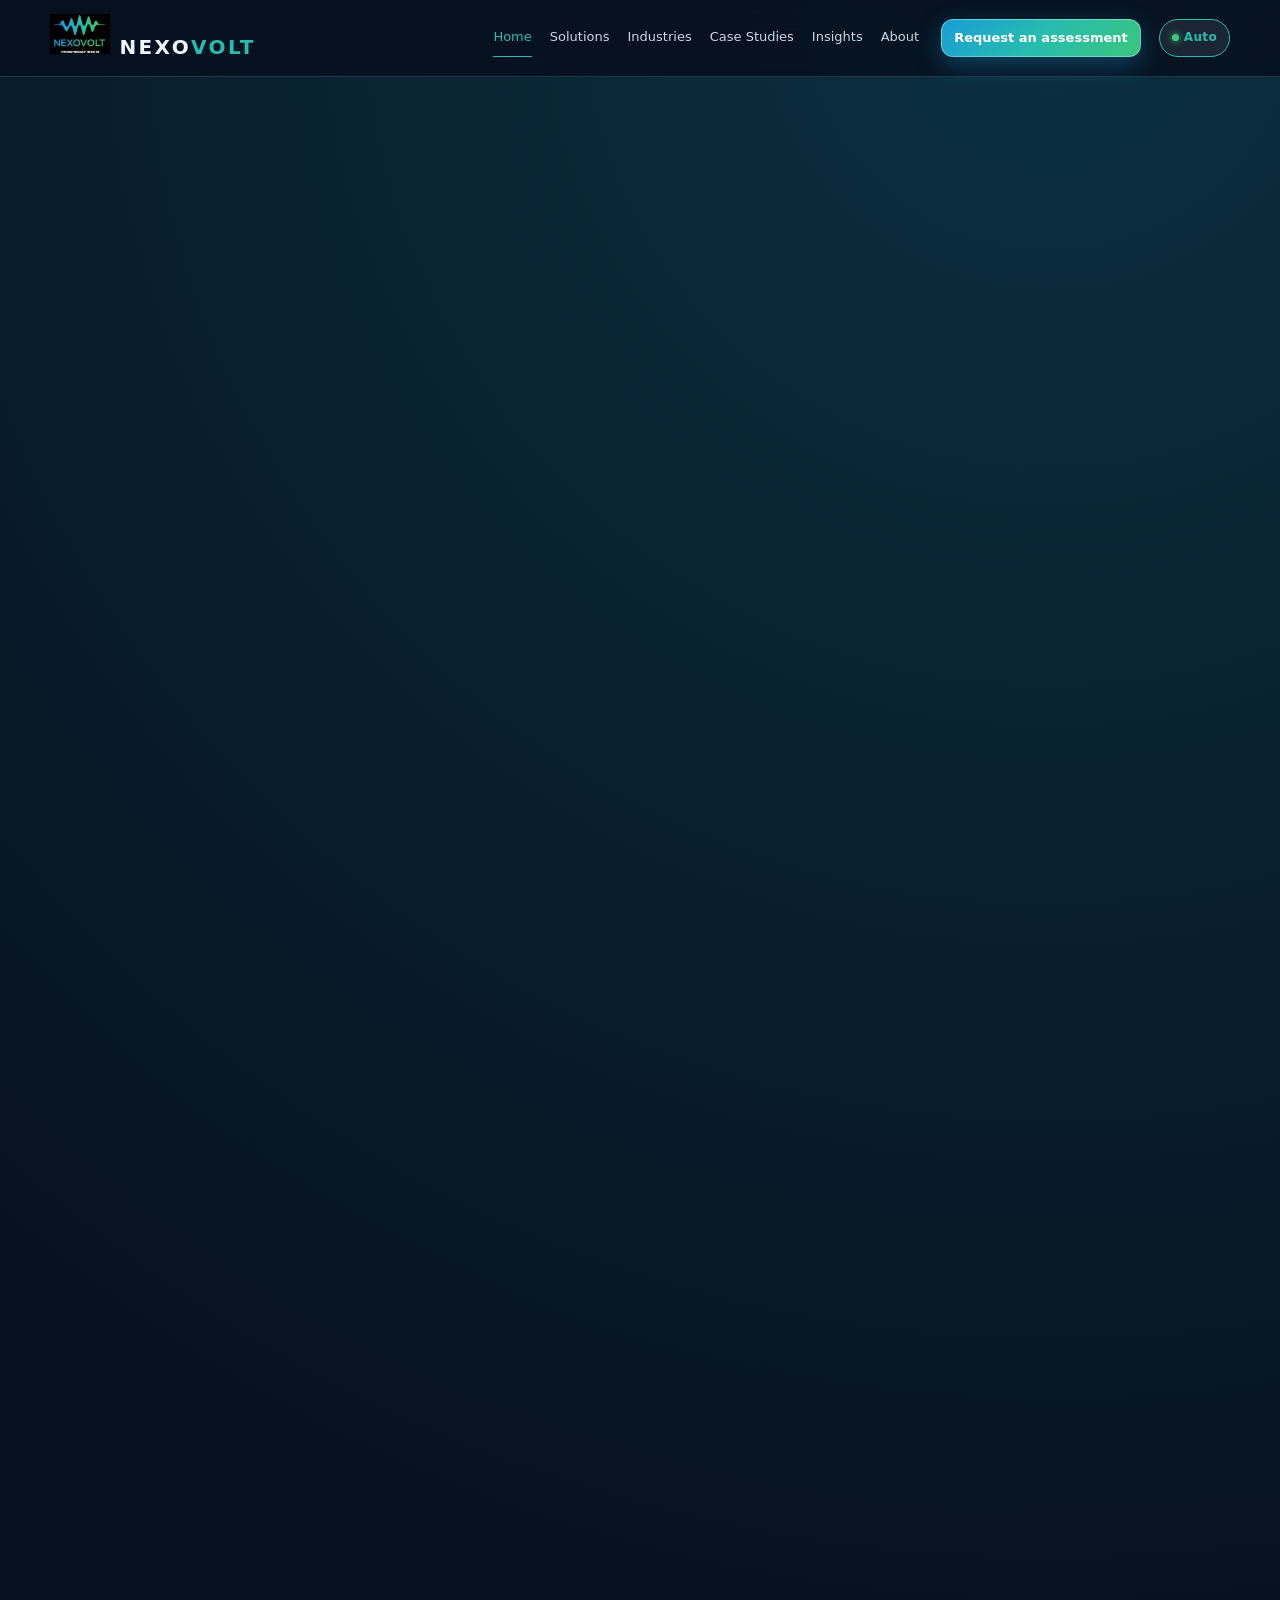
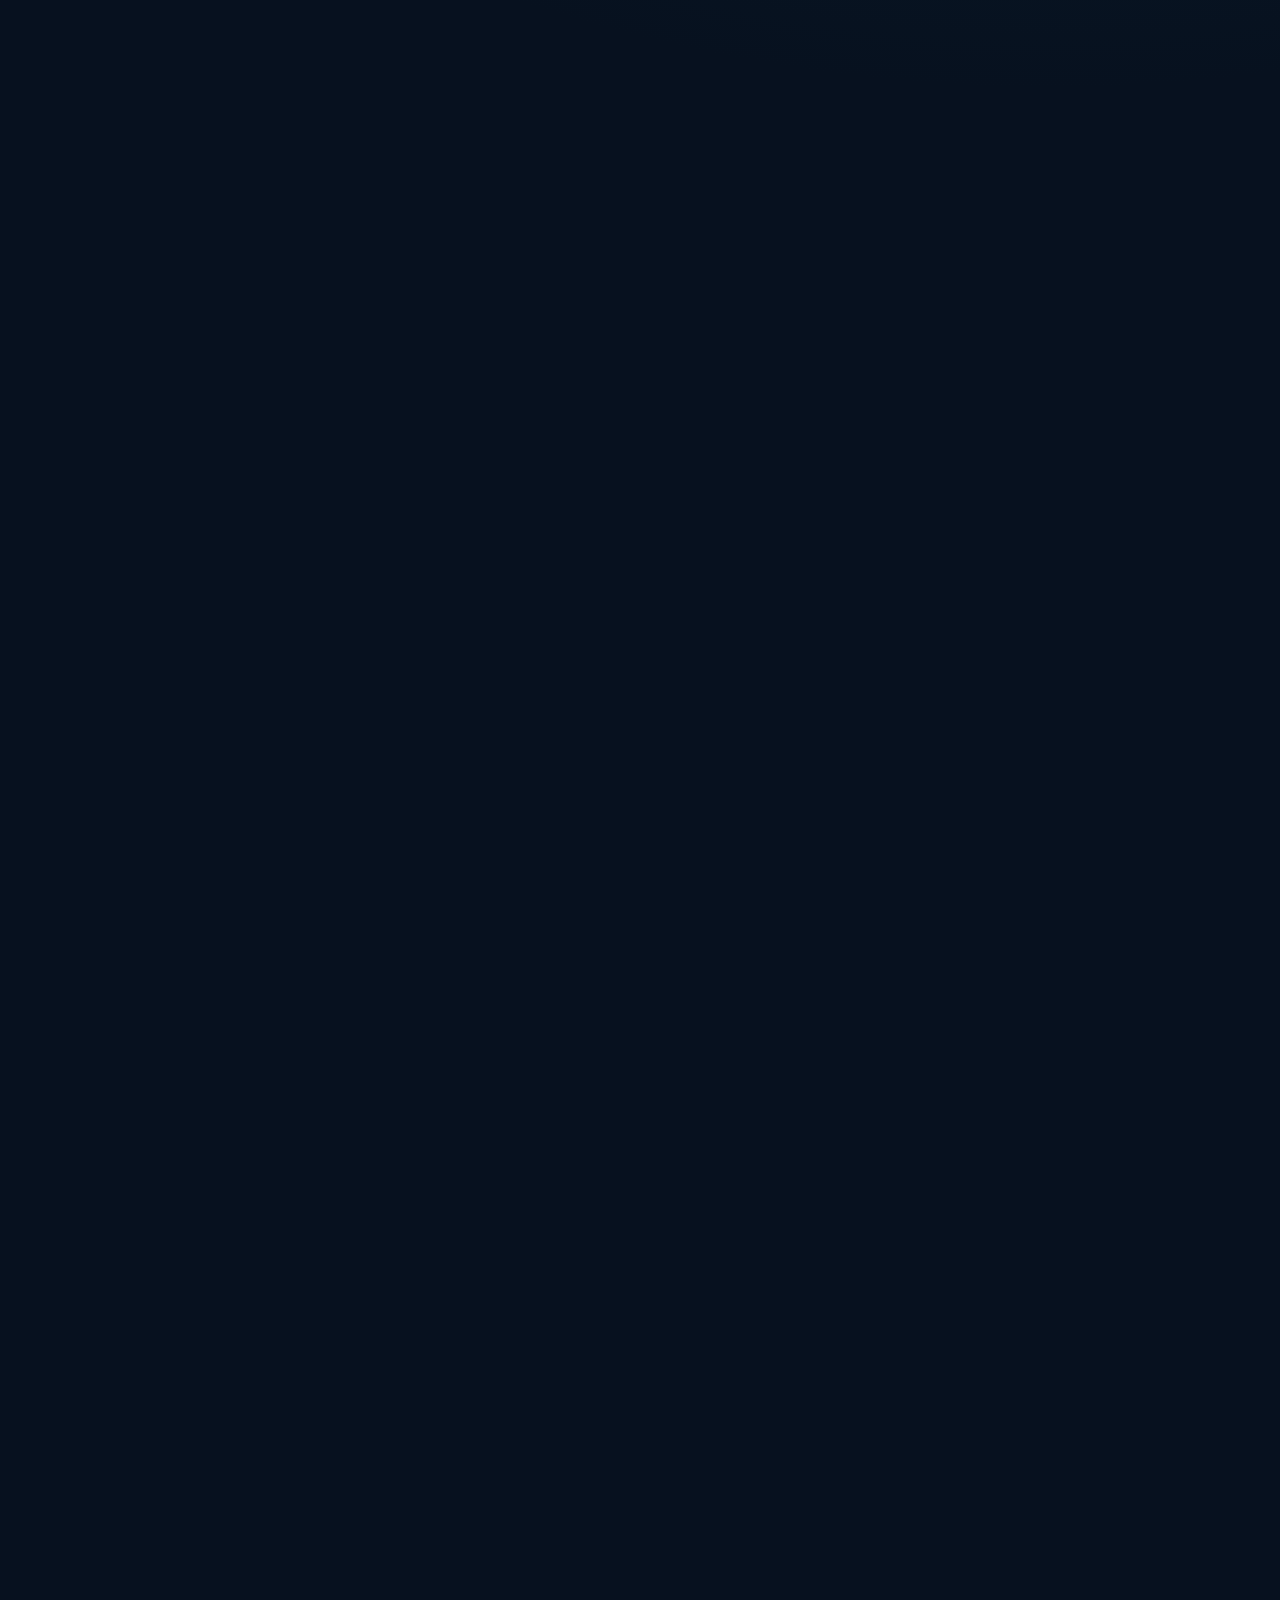
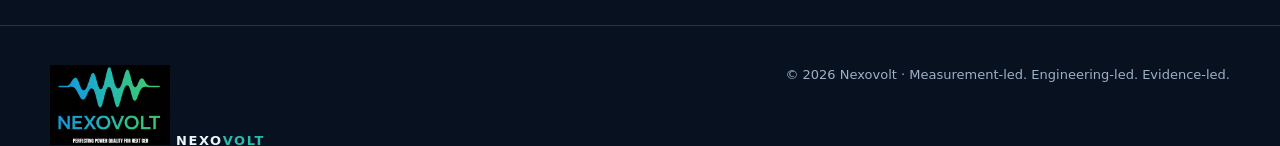
==== index.html @ b7cf1149 "Add index.html for website redirection" ====
<!DOCTYPE html>
<html lang="en">
<head>
    <meta charset="UTF-8">
    <meta name="viewport" content="width=device-width, initial-scale=1.0">
    <meta http-equiv="refresh" content="0; url=Nexovolt%20Website%20redesign.html">
    <title>Nexovolt | Redirecting</title>
</head>
<body>
    <p>Redirecting to Nexovolt...</p>
    <a href="Nexovolt%20Website%20redesign.html">
        Click here if you aren't redirected.
    </a>
</body>
</html>
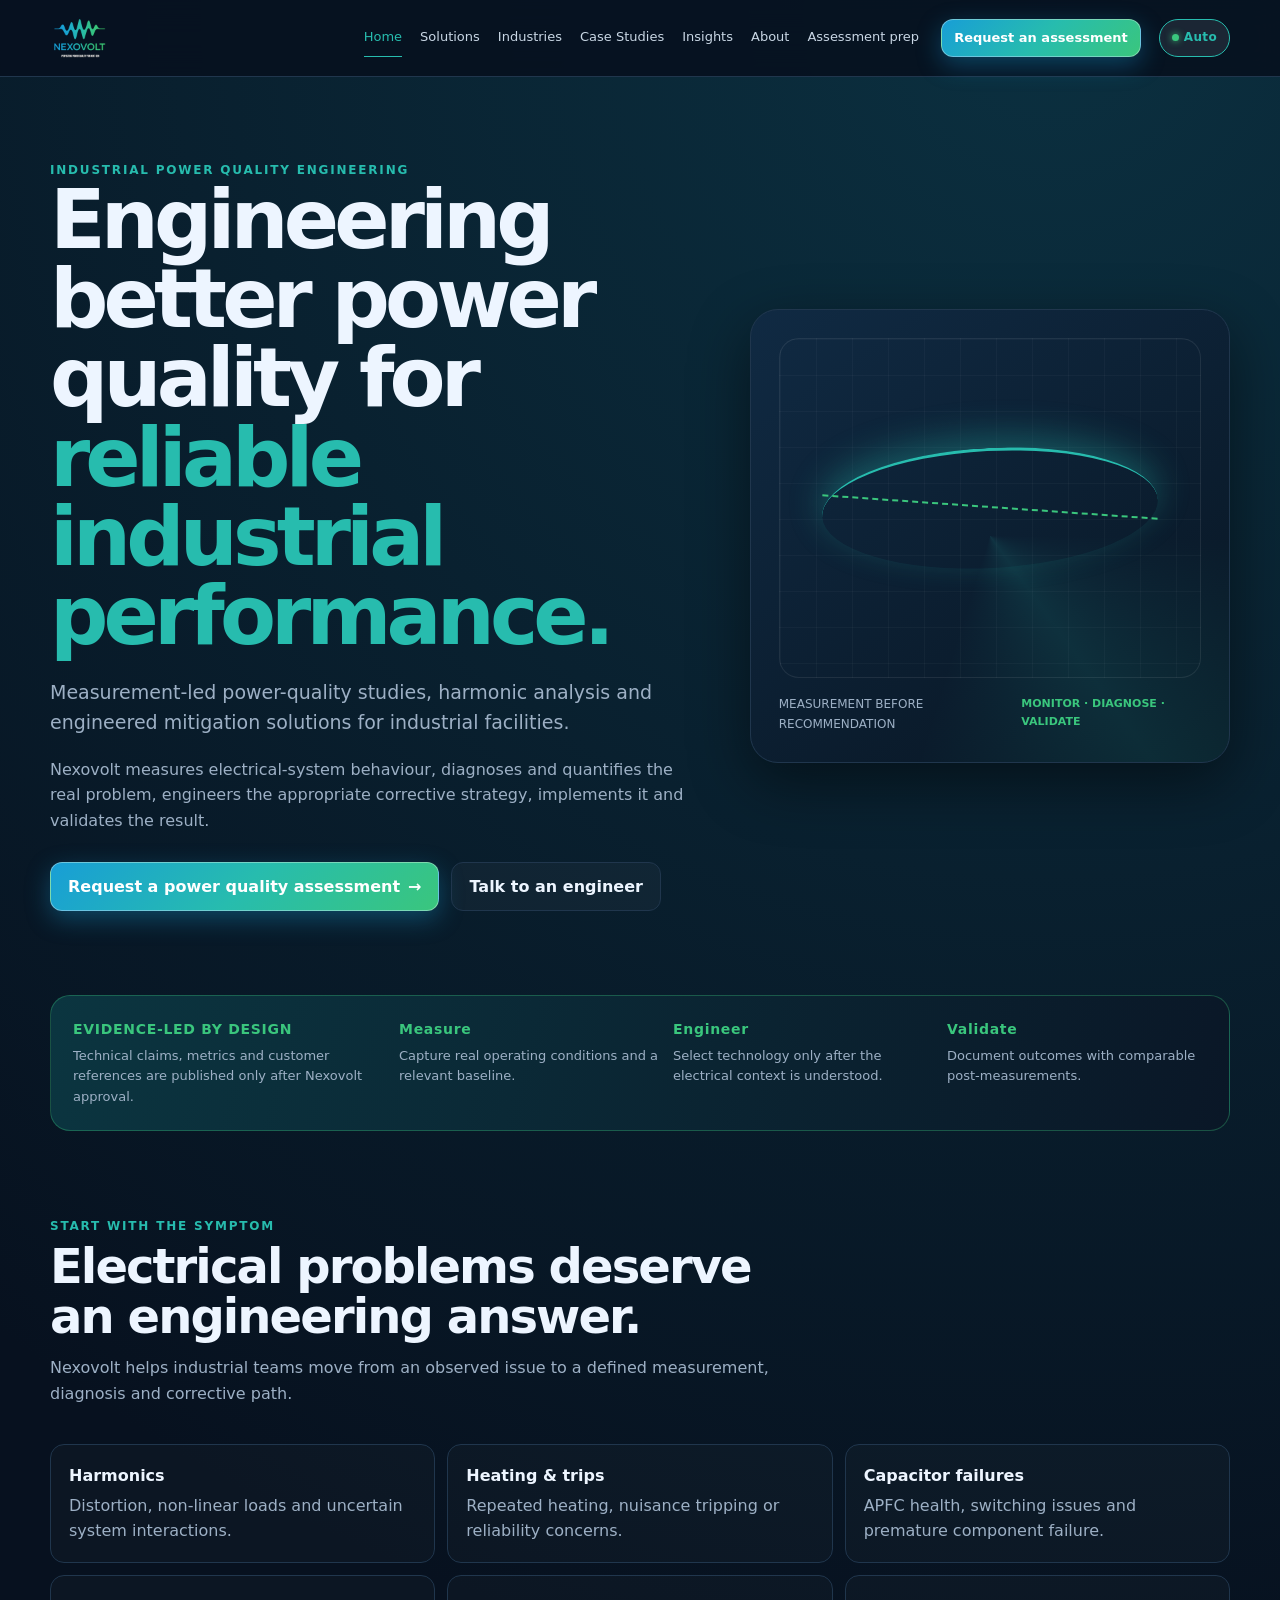
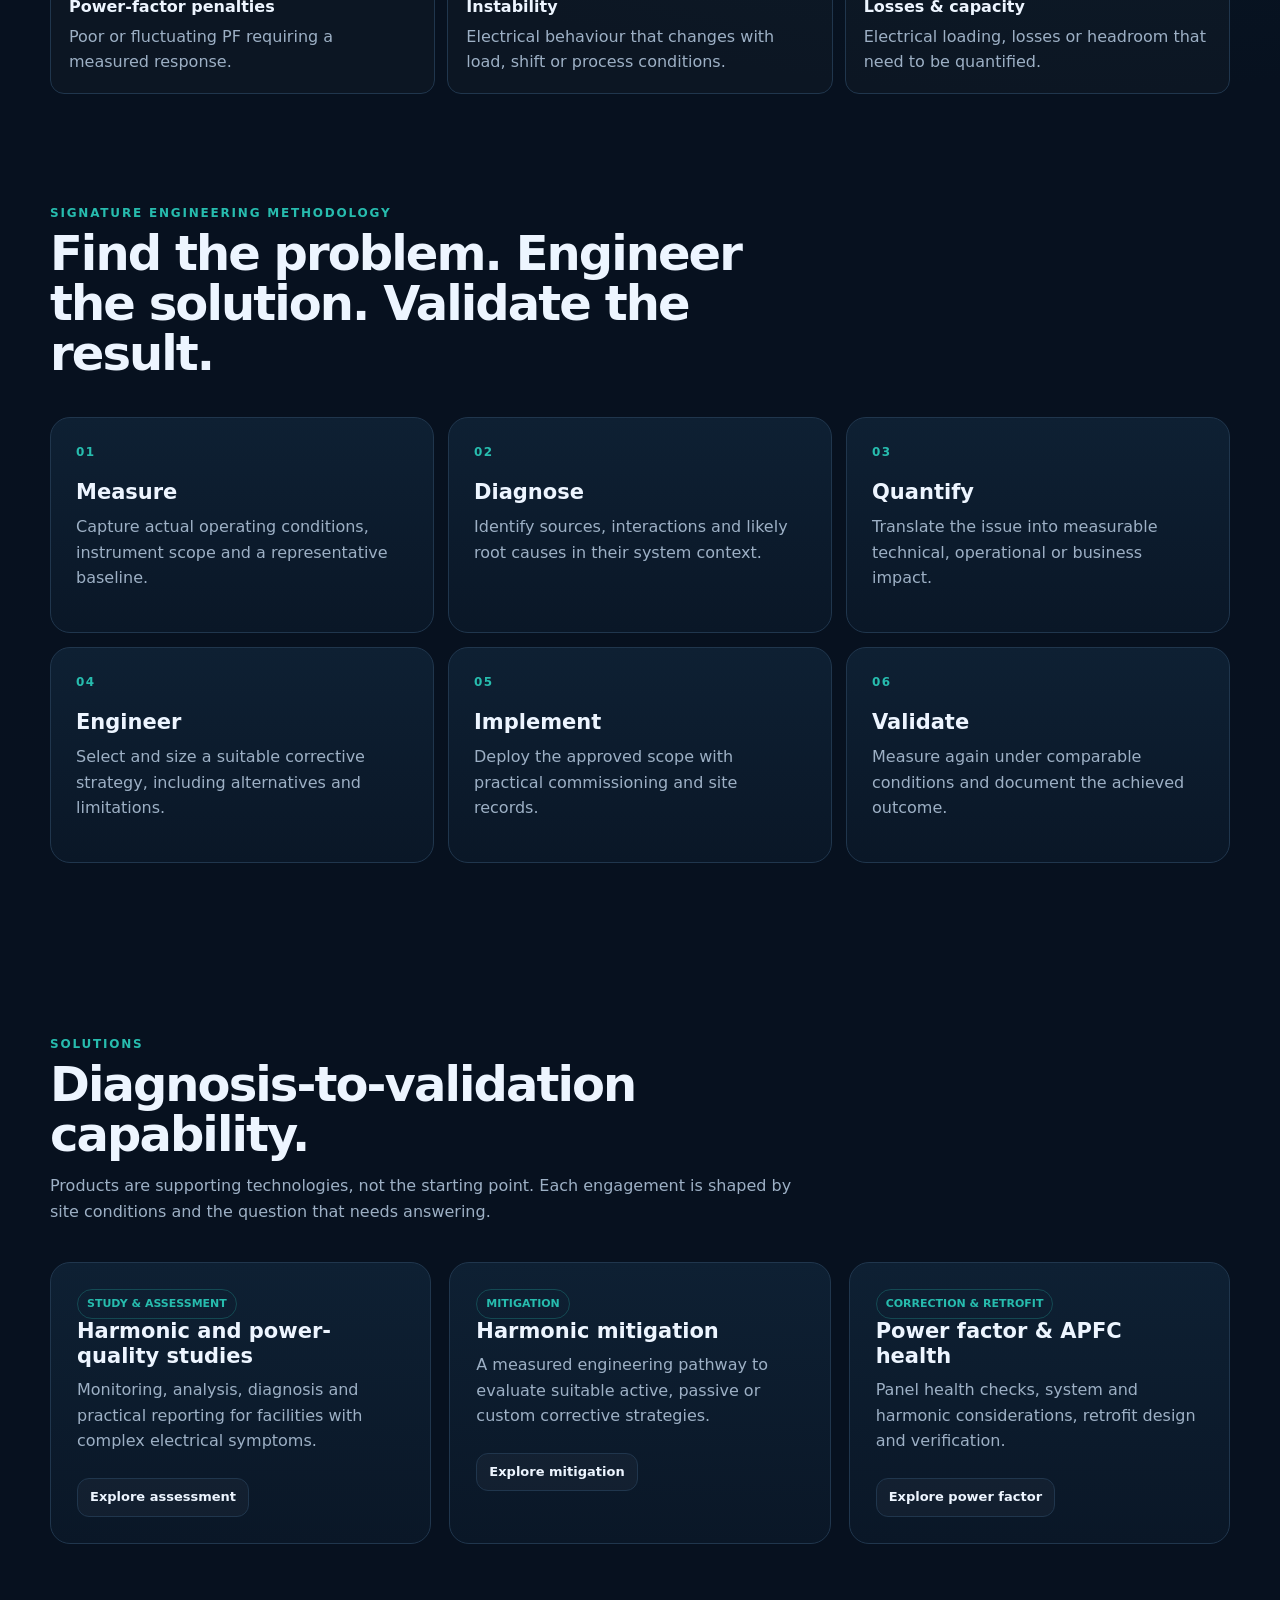
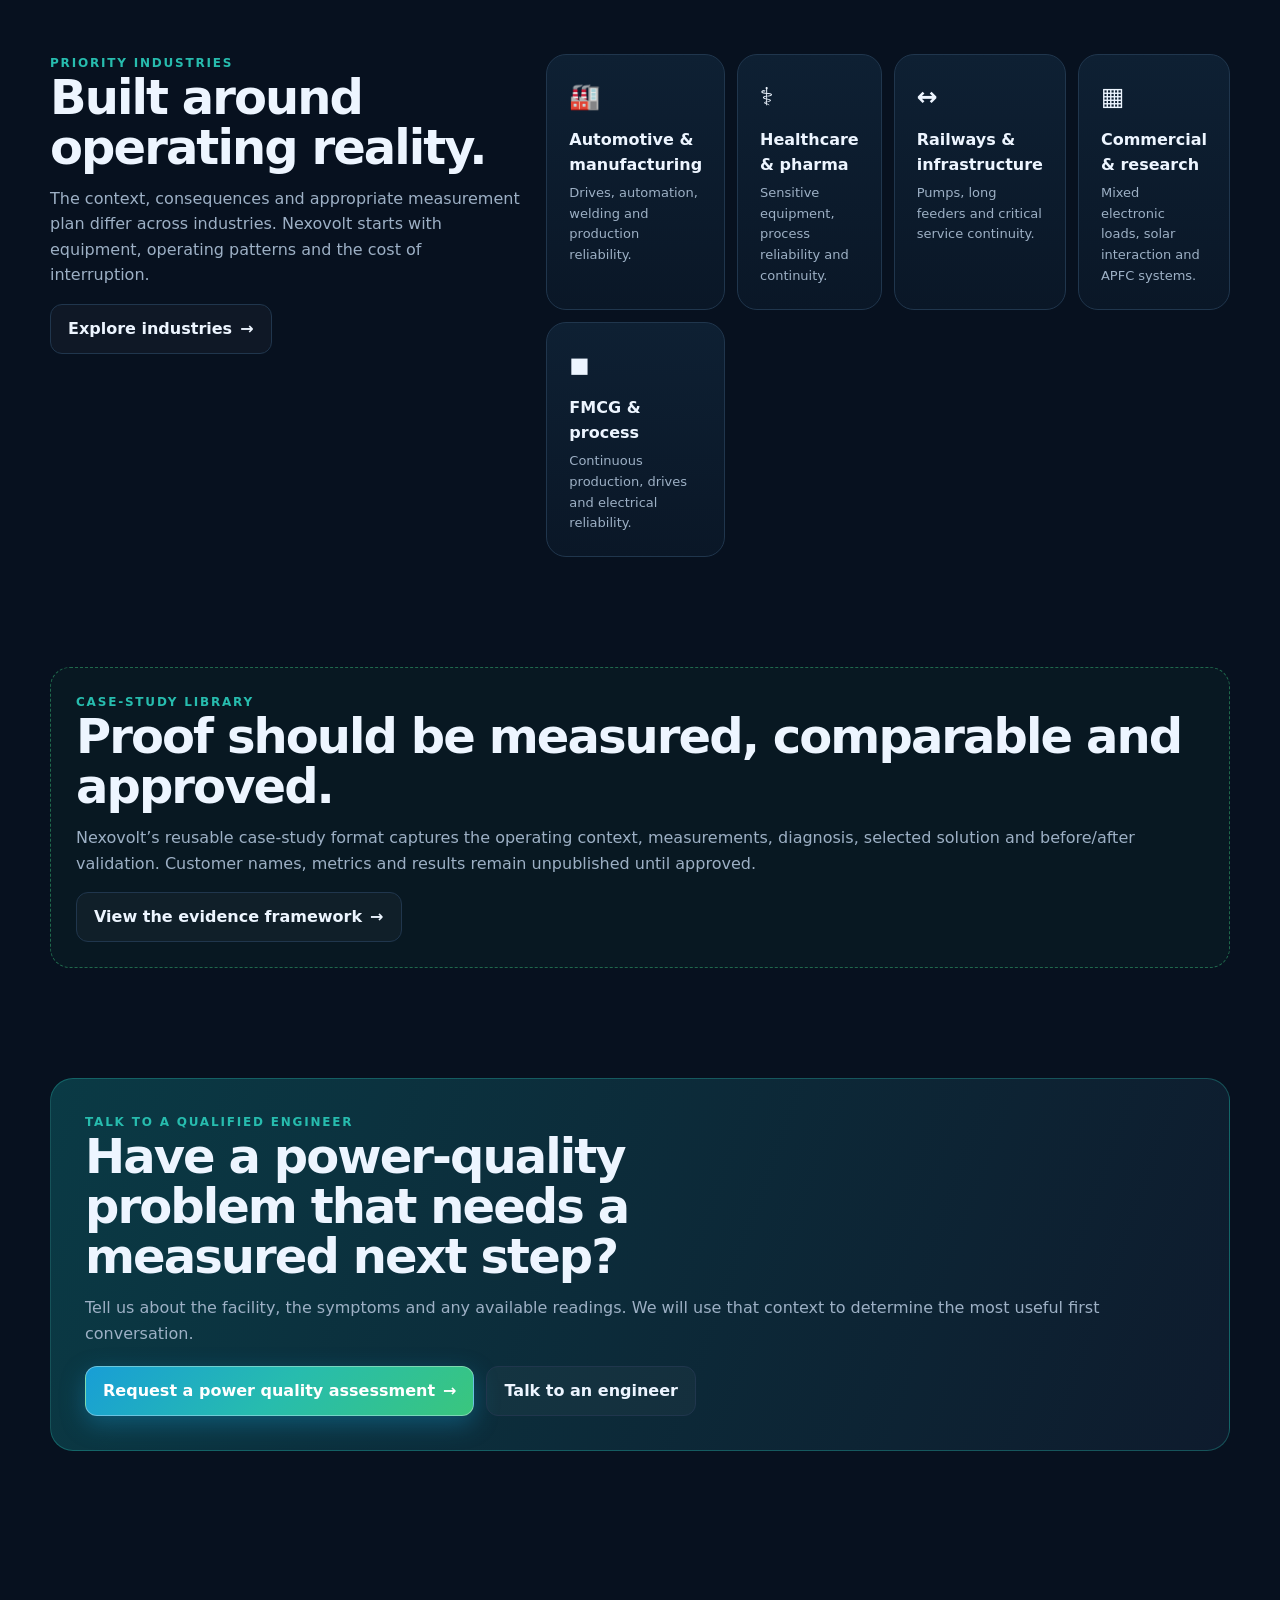
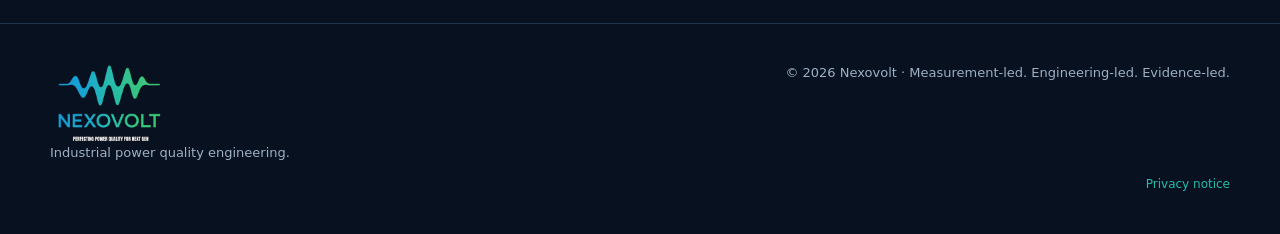
==== commit 49bf9d3e: "Structural Overhaul" ====
--- a/index.html
+++ b/index.html
@@ -1,16 +1,165 @@
-
-<!DOCTYPE html>
+<!doctype html>
 <html lang="en">
 <head>
-    <meta charset="UTF-8">
-    <meta name="viewport" content="width=device-width, initial-scale=1.0">
-    <meta http-equiv="refresh" content="0; url=Nexovolt%20Website%20redesign.html">
-    <title>Nexovolt | Redirecting</title>
+  <meta charset="utf-8">
+  <meta name="viewport" content="width=device-width, initial-scale=1">
+  <meta name="description" content="Nexovolt is an industrial power-quality engineering company for measurement-led assessment, diagnosis, mitigation and validation.">
+  <title>Nexovolt | Industrial Power Quality Engineering</title>
+  <link rel="icon" type="image/png" href="assets/favicon.png" sizes="64x64"><link rel="canonical" href="./">
+  <meta property="og:title" content="Nexovolt | Industrial Power Quality Engineering">
+  <meta property="og:description" content="Nexovolt is an industrial power-quality engineering company for measurement-led assessment, diagnosis, mitigation and validation.">
+  <meta property="og:type" content="website">
+  <link rel="stylesheet" href="nexovolt.css">
+  <script src="nexovolt-theme-init.js"></script>
+  <script src="nexovolt.js" defer></script>
+
 </head>
-<body>
-    <p>Redirecting to Nexovolt...</p>
-    <a href="Nexovolt%20Website%20redesign.html">
-        Click here if you aren't redirected.
-    </a>
+<body data-page="home">
+  <a class="skip-link" href="#main">Skip to content</a>
+  <header class="site-header">
+    <nav class="wrap nav" aria-label="Main navigation">
+      <a class="logo" href="index.html" aria-label="Nexovolt home">
+        <img src="assets/nexovolt-logo.png" alt="Nexovolt logo" class="logo-image" width="60" height="40" decoding="async" fetchpriority="high" onerror="this.style.display='none'; this.nextElementSibling.style.display='inline'">
+        <span class="logo-text">NEXO<b>VOLT</b></span>
+      </a>
+      <button class="nav-toggle" type="button" aria-label="Open menu" aria-expanded="false" aria-controls="site-links">☰</button>
+      <div class="site-links" id="site-links">
+        <a data-nav="home" href="index.html">Home</a>
+        <a data-nav="solutions" href="services.html">Solutions</a>
+        <a data-nav="industries" href="industries.html">Industries</a>
+        <a data-nav="case-studies" href="case-studies.html">Case Studies</a>
+        <a data-nav="insights" href="resources.html">Insights</a>
+        <a data-nav="about" href="about.html">About</a><a data-nav="tools" href="tools.html">Assessment prep</a>
+        <a class="button small" data-nav="contact" href="contact.html">Request an assessment</a>
+        <div class="theme-controls">
+          <button class="theme-mode-btn" type="button" aria-label="Theme mode setting" title="Theme mode setting">
+            <span class="theme-mode-label">Auto</span>
+          </button>
+          <button class="theme-toggle" type="button" aria-label="Toggle dark/light theme" title="Toggle dark/light theme"></button>
+        </div>
+      </div>
+    </nav>
+  </header>
+
+  <main id="main">
+    <section class="wrap home-hero reveal">
+      <div>
+        <div class="eyebrow">INDUSTRIAL POWER QUALITY ENGINEERING</div>
+        <h1>Engineering better power quality for <span>reliable industrial performance.</span></h1>
+        <p class="lead">Measurement-led power-quality studies, harmonic analysis and engineered mitigation solutions for industrial facilities.</p>
+        <p class="muted">Nexovolt measures electrical-system behaviour, diagnoses and quantifies the real problem, engineers the appropriate corrective strategy, implements it and validates the result.</p>
+        <div class="ctas">
+          <a class="button" href="contact.html">Request a power quality assessment <span aria-hidden="true">→</span></a>
+          <a class="button secondary" href="contact.html">Talk to an engineer</a>
+        </div>
+      </div>
+      <div class="hero-card" role="img" aria-label="Illustration representing a monitored electrical waveform">
+        <div class="gridlines"><div class="wave"></div></div>
+        <div class="signal-key"><span>MEASUREMENT BEFORE RECOMMENDATION</span><b>MONITOR · DIAGNOSE · VALIDATE</b></div>
+      </div>
+    </section>
+
+    <section class="wrap reveal" aria-label="Evidence-first commitment">
+      <div class="evidence-strip">
+        <div><strong>EVIDENCE-LED BY DESIGN</strong><span>Technical claims, metrics and customer references are published only after Nexovolt approval.</span></div>
+        <div><strong>Measure</strong><span>Capture real operating conditions and a relevant baseline.</span></div>
+        <div><strong>Engineer</strong><span>Select technology only after the electrical context is understood.</span></div>
+        <div><strong>Validate</strong><span>Document outcomes with comparable post-measurements.</span></div>
+      </div>
+    </section>
+
+    <section class="wrap section reveal">
+      <div class="section-head">
+        <div class="eyebrow">START WITH THE SYMPTOM</div>
+        <h2>Electrical problems deserve an engineering answer.</h2>
+        <p class="muted">Nexovolt helps industrial teams move from an observed issue to a defined measurement, diagnosis and corrective path.</p>
+      </div>
+      <div class="problem-grid">
+        <div class="problem"><b>Harmonics</b>Distortion, non-linear loads and uncertain system interactions.</div>
+        <div class="problem"><b>Heating &amp; trips</b>Repeated heating, nuisance tripping or reliability concerns.</div>
+        <div class="problem"><b>Capacitor failures</b>APFC health, switching issues and premature component failure.</div>
+        <div class="problem"><b>Power-factor penalties</b>Poor or fluctuating PF requiring a measured response.</div>
+        <div class="problem"><b>Instability</b>Electrical behaviour that changes with load, shift or process conditions.</div>
+        <div class="problem"><b>Losses &amp; capacity</b>Electrical loading, losses or headroom that need to be quantified.</div>
+      </div>
+    </section>
+
+    <section class="wrap section tight reveal">
+      <div class="section-head">
+        <div class="eyebrow">SIGNATURE ENGINEERING METHODOLOGY</div>
+        <h2>Find the problem. Engineer the solution. Validate the result.</h2>
+      </div>
+      <div class="method-grid">
+        <article class="method-card"><h3>Measure</h3><p class="muted">Capture actual operating conditions, instrument scope and a representative baseline.</p></article>
+        <article class="method-card"><h3>Diagnose</h3><p class="muted">Identify sources, interactions and likely root causes in their system context.</p></article>
+        <article class="method-card"><h3>Quantify</h3><p class="muted">Translate the issue into measurable technical, operational or business impact.</p></article>
+        <article class="method-card"><h3>Engineer</h3><p class="muted">Select and size a suitable corrective strategy, including alternatives and limitations.</p></article>
+        <article class="method-card"><h3>Implement</h3><p class="muted">Deploy the approved scope with practical commissioning and site records.</p></article>
+        <article class="method-card"><h3>Validate</h3><p class="muted">Measure again under comparable conditions and document the achieved outcome.</p></article>
+      </div>
+    </section>
+
+    <section class="wrap section reveal">
+      <div class="section-head">
+        <div class="eyebrow">SOLUTIONS</div>
+        <h2>Diagnosis-to-validation capability.</h2>
+        <p class="muted">Products are supporting technologies, not the starting point. Each engagement is shaped by site conditions and the question that needs answering.</p>
+      </div>
+      <div class="card-grid">
+        <article class="card"><span class="tag">STUDY &amp; ASSESSMENT</span><h3>Harmonic and power-quality studies</h3><p class="muted">Monitoring, analysis, diagnosis and practical reporting for facilities with complex electrical symptoms.</p><a class="button secondary small" href="services.html#assessment">Explore assessment</a></article>
+        <article class="card"><span class="tag">MITIGATION</span><h3>Harmonic mitigation</h3><p class="muted">A measured engineering pathway to evaluate suitable active, passive or custom corrective strategies.</p><a class="button secondary small" href="services.html#mitigation">Explore mitigation</a></article>
+        <article class="card"><span class="tag">CORRECTION &amp; RETROFIT</span><h3>Power factor &amp; APFC health</h3><p class="muted">Panel health checks, system and harmonic considerations, retrofit design and verification.</p><a class="button secondary small" href="services.html#power-factor">Explore power factor</a></article>
+      </div>
+    </section>
+
+    <section class="wrap section tight reveal">
+      <div class="split">
+        <div>
+          <div class="eyebrow">PRIORITY INDUSTRIES</div>
+          <h2>Built around operating reality.</h2>
+          <p class="muted">The context, consequences and appropriate measurement plan differ across industries. Nexovolt starts with equipment, operating patterns and the cost of interruption.</p>
+          <a class="button secondary" href="industries.html">Explore industries <span aria-hidden="true">→</span></a>
+        </div>
+        <div class="industry-grid">
+          <div class="industry"><span aria-hidden="true">🏭</span>Automotive &amp; manufacturing<small>Drives, automation, welding and production reliability.</small></div>
+          <div class="industry"><span aria-hidden="true">⚕</span>Healthcare &amp; pharma<small>Sensitive equipment, process reliability and continuity.</small></div>
+          <div class="industry"><span aria-hidden="true">↔</span>Railways &amp; infrastructure<small>Pumps, long feeders and critical service continuity.</small></div>
+          <div class="industry"><span aria-hidden="true">▦</span>Commercial &amp; research<small>Mixed electronic loads, solar interaction and APFC systems.</small></div>
+          <div class="industry"><span aria-hidden="true">◼</span>FMCG &amp; process<small>Continuous production, drives and electrical reliability.</small></div>
+        </div>
+      </div>
+    </section>
+
+    <section class="wrap section tight reveal">
+      <div class="case-status">
+        <div class="eyebrow">CASE-STUDY LIBRARY</div>
+        <h2>Proof should be measured, comparable and approved.</h2>
+        <p class="muted">Nexovolt’s reusable case-study format captures the operating context, measurements, diagnosis, selected solution and before/after validation. Customer names, metrics and results remain unpublished until approved.</p>
+        <a class="button secondary" href="case-studies.html">View the evidence framework <span aria-hidden="true">→</span></a>
+      </div>
+    </section>
+
+    <section class="wrap section tight reveal">
+      <div class="cta-band">
+        <div class="eyebrow">TALK TO A QUALIFIED ENGINEER</div>
+        <h2>Have a power-quality problem that needs a measured next step?</h2>
+        <p class="muted">Tell us about the facility, the symptoms and any available readings. We will use that context to determine the most useful first conversation.</p>
+        <div class="ctas"><a class="button" href="contact.html">Request a power quality assessment <span aria-hidden="true">→</span></a><a class="button secondary" href="contact.html">Talk to an engineer</a></div>
+      </div>
+    </section>
+  </main>
+
+  <footer>
+    <div class="wrap footer-inner">
+      <div>
+        <div class="footer-logo">
+          <img src="assets/nexovolt-logo.png" alt="Nexovolt logo" class="footer-logo-image" width="120" height="80" loading="lazy" decoding="async" onerror="this.style.display='none'; this.nextElementSibling.style.display='inline'">
+          <span class="footer-logo-text">NEXO<b>VOLT</b></span>
+        </div>
+        Industrial power quality engineering.
+      </div>
+      <div>© <span data-year></span> Nexovolt · Measurement-led. Engineering-led. Evidence-led.</div>
+    </div>
+  <div class="wrap privacy-link"><a href="privacy.html">Privacy notice</a></div></footer>
 </body>
 </html>
--- a/nexovolt.css
+++ b/nexovolt.css
@@ -0,0 +1,515 @@
+/* Explicit light/dark theme styles */
+:root,
+html[data-theme="dark"],
+body[data-theme="dark"] {
+  color-scheme: dark;
+
+  /* Logo palette */
+  --brand-blue: #189ED6;
+  --accent: #27BCAE;
+  --accent-2: #3AC67D;
+
+  /* Dark mode */
+  --bg: #07111f;
+  --surface: #0c1d30;
+  --surface-2: #102a43;
+  --text: #edf5ff;
+  --muted: #9db0c5;
+  --line: #20364d;
+  --radius: 20px;
+  --max: 1180px;
+  --shadow: 0 20px 60px #0007;
+
+  --accent-foreground: #02111d;
+  --nav-text: #c9d7e5;
+  --button-text: #ffffff;
+  --button-bg: linear-gradient(135deg, #189ED6 0%, #27BCAE 50%, #3AC67D 100%);
+  --button-bg-hover: linear-gradient(135deg, #2db6f2 0%, #32dac9 50%, #45db8d 100%);
+  --button-bg-active: linear-gradient(135deg, #1080b0 0%, #1e9d91 50%, #2ea366 100%);
+  --button-border: rgba(255, 255, 255, 0.35);
+  --button-shadow: 0 8px 25px rgba(24, 158, 214, 0.35);
+  --button-shadow-hover: 0 12px 32px rgba(39, 188, 174, 0.55);
+
+  --overlay-1: #ffffff08;
+  --overlay-2: #ffffff15;
+  --overlay-3: #ffffff05;
+  --overlay-4: #ffffff0b;
+  --divider: #ffffff14;
+
+  --header-bg: #07111fe8;
+  --hero-card-start: #102a43;
+  --hero-card-end: #081522;
+  --page-hero-start: #0a1c2f;
+  --page-hero-end: #081522;
+  --page-hero-brand: #0b3040;
+  --card-start: #0e2033;
+  --card-end: #0a1727;
+  --callout-start: #0b3440;
+  --callout-end: #0b1727;
+  --evidence-start: #0b3540;
+  --evidence-end: #0a1727;
+  --cta-start: #0a3a45;
+  --cta-end: #0e1b2d;
+  --input-bg: #071522;
+
+  --accent-shadow: 0 -12px 35px #27BCAE55;
+  --card-hover-border: #27BCAE66;
+  --tag-border: #27BCAE44;
+  --cta-border: #27BCAE55;
+}
+
+html[data-theme="light"],
+body[data-theme="light"] {
+  color-scheme: light;
+  --bg: #f5fafc;
+  --surface: #ffffff;
+  --surface-2: #edf7fa;
+  --text: #08212d;
+  --muted: #526b76;
+  --line: #d7e7eb;
+  --shadow: 0 14px 40px #0b526018;
+
+  /* Slightly darker versions of the logo colours for readable text. */
+  --brand-blue: #117da9;
+  --accent: #087f73;
+  --accent-2: #238b59;
+
+  --accent-foreground: #ffffff;
+  --nav-text: #45606b;
+  --button-text: #ffffff;
+  --button-bg: linear-gradient(135deg, #0e729a 0%, #077469 50%, #1e794d 100%);
+  --button-bg-hover: linear-gradient(135deg, #09597a 0%, #055e55 50%, #15623e 100%);
+  --button-bg-active: linear-gradient(135deg, #063e55 0%, #03443d 50%, #0e482d 100%);
+  --button-border: rgba(8, 33, 45, 0.2);
+  --button-shadow: 0 8px 24px rgba(7, 116, 105, 0.28);
+  --button-shadow-hover: 0 12px 30px rgba(7, 116, 105, 0.45);
+
+  --overlay-1: #08212d08;
+  --overlay-2: #08212d18;
+  --overlay-3: #08212d05;
+  --overlay-4: #08212d0b;
+  --divider: #08212d14;
+
+  --header-bg: #f5fafce8;
+  --hero-card-start: #ffffff;
+  --hero-card-end: #eaf7f5;
+  --page-hero-start: #eef9fb;
+  --page-hero-end: #f8fcfd;
+  --page-hero-brand: #d9f2ed;
+  --card-start: #ffffff;
+  --card-end: #f2f8fa;
+  --callout-start: #e2f6f1;
+  --callout-end: #f7fcfb;
+  --evidence-start: #e0f5ed;
+  --evidence-end: #f5fbf9;
+  --cta-start: #d9f3ed;
+  --cta-end: #eef9fb;
+  --input-bg: #ffffff;
+
+  --accent-shadow: 0 -12px 35px #087f7335;
+  --card-hover-border: #087f7360;
+  --tag-border: #087f7340;
+  --cta-border: #087f7350;
+}
+
+/* Keep theme changes smooth without transitioning every rendered property. */
+body,
+.site-header,
+.hero-card,
+.contact-card,
+.card,
+.stat,
+.industry,
+.resource,
+.method-card,
+.problem,
+.form,
+.page-hero,
+.callout,
+.evidence-strip,
+.case-status,
+.principle,
+.cta-band,
+footer,
+input,
+textarea,
+select {
+  transition:
+    background-color .28s ease,
+    color .28s ease,
+    border-color .28s ease,
+    box-shadow .28s ease;
+}
+
+
+* { box-sizing: border-box; }
+html { scroll-behavior: smooth; }
+body {
+  min-width: 320px;
+  margin: 0;
+  color: var(--text);
+  font-family: ui-sans-serif, system-ui, -apple-system, BlinkMacSystemFont, "Segoe UI", sans-serif;
+  line-height: 1.6;
+  background: radial-gradient(circle at 82% 0, var(--page-hero-brand) 0, transparent 33%), var(--bg);
+}
+
+a { color: inherit; text-decoration: none; }
+button, input, textarea, select { font: inherit; }
+button { cursor: pointer; }
+.wrap { width: min(var(--max), calc(100% - 44px)); margin: auto; }
+.skip-link { position: fixed; top: -60px; left: 16px; z-index: 100; padding: 10px 14px; border-radius: 8px; background: var(--accent); color: var(--accent-foreground); font-weight: 800; }
+.skip-link:focus { top: 16px; }
+
+.site-header {
+  position: sticky; top: 0; z-index: 50;
+  border-bottom: 1px solid var(--line);
+  background: var(--header-bg); backdrop-filter: blur(16px);
+}
+.nav { min-height: 76px; display: flex; align-items: center; justify-content: space-between; gap: 22px; }
+.logo { flex: 0 0 auto; font-size: 20px; font-weight: 900; letter-spacing: .12em; }
+.logo b { color: var(--accent); }
+.logo-image { display: inline-block; vertical-align: middle; object-fit: contain; }
+.logo-text, .footer-logo-text { display: none; }
+.logo-text { font-size: 20px; }
+.logo-text b, .footer-logo-text b { color: var(--accent); }
+.footer-logo-image { display: block; object-fit: contain; }
+.site-links { display: flex; align-items: center; gap: 18px; color: var(--nav-text); font-size: 13px; }
+.site-links a:not(.button) { padding: 8px 0; border-bottom: 1px solid transparent; }
+.site-links a:hover, .site-links a.active { color: var(--accent); border-color: var(--accent); }
+.site-links .button { margin-left: 4px; }
+.nav-toggle { display: none; border: 0; padding: 8px; background: transparent; color: var(--text); font-size: 24px; line-height: 1; }
+.nav-toggle:focus-visible { outline: 3px solid var(--accent-2); outline-offset: 3px; }
+
+.theme-controls {
+  display: inline-flex;
+  align-items: center;
+  gap: 8px;
+  flex-shrink: 0;
+}
+
+.theme-mode-btn {
+  display: inline-flex;
+  align-items: center;
+  gap: 5px;
+  height: 38px;
+  padding: 0 12px;
+  border-radius: 20px;
+  border: 1px solid var(--line);
+  background: var(--overlay-1);
+  color: var(--text);
+  font-size: 12px;
+  font-weight: 700;
+  letter-spacing: .03em;
+  transition: all .2s ease;
+  white-space: nowrap;
+}
+.theme-mode-btn:hover {
+  background: var(--overlay-2);
+  border-color: var(--accent);
+}
+.theme-mode-btn.active-auto {
+  border-color: var(--accent);
+  color: var(--accent);
+  background: var(--overlay-2);
+}
+.theme-mode-btn.active-system {
+  border-color: var(--brand-blue);
+  color: var(--brand-blue);
+  background: var(--overlay-2);
+}
+.theme-mode-btn:focus-visible {
+  outline: 3px solid var(--accent-2);
+  outline-offset: 3px;
+}
+.theme-mode-indicator {
+  display: inline-block;
+  width: 7px;
+  height: 7px;
+  border-radius: 50%;
+  background: var(--muted);
+  transition: background-color .2s ease;
+}
+.theme-mode-btn.active-auto .theme-mode-indicator {
+  background: var(--accent-2);
+  box-shadow: 0 0 7px var(--accent-2);
+}
+.theme-mode-btn.active-system .theme-mode-indicator {
+  background: var(--brand-blue);
+  box-shadow: 0 0 7px var(--brand-blue);
+}
+
+.theme-toggle {
+  display: none; /* hidden when auto theme is ON */
+  align-items: center;
+  justify-content: center;
+  width: 38px;
+  height: 38px;
+  padding: 0;
+  border-radius: 50%;
+  border: 1px solid var(--line);
+  background: var(--overlay-1);
+  color: var(--text);
+  font-size: 17px;
+  line-height: 1;
+  transition: background-color .2s ease, border-color .2s ease, transform .2s ease, color .2s ease;
+  flex-shrink: 0;
+}
+.theme-controls.manual-active .theme-toggle {
+  display: inline-flex;
+}
+.theme-toggle:hover {
+  background: var(--overlay-2);
+  border-color: var(--accent);
+  transform: scale(1.05);
+}
+.theme-toggle:focus-visible {
+  outline: 3px solid var(--accent-2);
+  outline-offset: 3px;
+}
+.theme-toggle-icon {
+  display: inline-flex;
+  align-items: center;
+  justify-content: center;
+  pointer-events: none;
+}
+.theme-toggle-icon svg {
+  width: 19px;
+  height: 19px;
+  stroke: currentColor;
+  fill: none;
+  stroke-width: 2;
+  stroke-linecap: round;
+  stroke-linejoin: round;
+}
+
+.button {
+  display: inline-flex; align-items: center; justify-content: center; gap: 8px;
+  min-height: 46px; padding: 11px 17px; border: 1px solid var(--button-border); border-radius: 12px;
+  color: var(--button-text); background: var(--button-bg);
+  box-shadow: var(--button-shadow); font-weight: 800; transition: transform .2s ease, box-shadow .2s ease, background .2s ease, border-color .2s ease;
+}
+.button:hover {
+  transform: translateY(-2px);
+  background: var(--button-bg-hover);
+  box-shadow: var(--button-shadow-hover);
+}
+.button:active {
+  transform: translateY(0);
+  background: var(--button-bg-active);
+  box-shadow: var(--button-shadow);
+}
+.button.secondary {
+  color: var(--text);
+  background: var(--overlay-1);
+  border-color: var(--line);
+  box-shadow: none;
+}
+.button.secondary:hover {
+  background: var(--overlay-2);
+  border-color: var(--accent);
+  color: var(--accent);
+  box-shadow: 0 4px 18px var(--button-shadow);
+}
+.button.secondary:active {
+  background: var(--overlay-4);
+  transform: translateY(0);
+}
+.button.small { min-height: 38px; padding: 8px 12px; font-size: 13px; }
+:where(a, button, input, textarea, select, [tabindex]):focus-visible { outline: 3px solid var(--accent-2); outline-offset: 3px; }
+[id] { scroll-margin-top: 96px; }
+.sr-only { position: absolute; width: 1px; height: 1px; padding: 0; margin: -1px; overflow: hidden; clip: rect(0, 0, 0, 0); white-space: nowrap; border: 0; }
+.required-marker { color: var(--accent-2); font-weight: 800; }
+
+.eyebrow { color: var(--accent); font-size: 12px; font-weight: 800; letter-spacing: .15em; }
+.muted { color: var(--muted); }
+h1, h2, h3, p { margin-top: 0; }
+h1 { max-width: 860px; margin-bottom: 22px; font-size: clamp(2.4rem, 7vw, 5.1rem); line-height: .97; letter-spacing: -.06em; }
+h1 span, h2 span { color: var(--accent); }
+h2 { margin-bottom: 13px; font-size: clamp(34px, 4vw, 48px); line-height: 1.04; letter-spacing: -.04em; }
+h3 { margin-bottom: 8px; font-size: 21px; line-height: 1.2; }
+.lead { max-width: 660px; color: var(--muted); font-size: 19px; }
+.section { padding: 86px 0; }
+.section.tight { padding-top: 24px; }
+.section-head { max-width: 760px; margin-bottom: 38px; }
+.section-head .eyebrow { margin-bottom: 6px; }
+
+.home-hero { display: grid; grid-template-columns: 1.15fr .85fr; align-items: center; gap: 50px; min-height: 620px; padding: 84px 0; }
+.ctas { display: flex; flex-wrap: wrap; gap: 12px; margin-top: 28px; }
+.hero-card, .contact-card {
+  position: relative; overflow: hidden; border: 1px solid var(--line); border-radius: 28px;
+  background: linear-gradient(145deg, var(--hero-card-start), var(--hero-card-end)); box-shadow: var(--shadow);
+}
+.hero-card { padding: 28px; }
+.hero-card::before {
+  content: ""; position: absolute; inset: -80px; opacity: .13;
+  background: conic-gradient(from 90deg, transparent, var(--accent), transparent 30%);
+}
+.gridlines {
+  position: relative; display: grid; height: 340px; place-items: center; overflow: hidden;
+  border: 1px solid var(--overlay-2); border-radius: 20px;
+  background-image: linear-gradient(var(--overlay-1) 1px, transparent 1px), linear-gradient(90deg, var(--overlay-1) 1px, transparent 1px);
+  background-size: 36px 36px;
+}
+.wave { width: 80%; height: 120px; border-top: 3px solid var(--accent); border-radius: 50%; box-shadow: var(--accent-shadow); transform: rotate(-3deg); }
+.wave::after { display: block; content: ""; margin-top: 55px; border-top: 2px dashed var(--accent-2); transform: rotate(7deg); }
+.signal-key { position: relative; display: flex; justify-content: space-between; gap: 12px; margin-top: 17px; color: var(--muted); font-size: 12px; }
+.signal-key b { color: var(--accent-2); font-size: 11px; }
+
+.page-hero { padding: 94px 0 72px; background: linear-gradient(110deg, var(--page-hero-start), var(--page-hero-end) 58%, var(--page-hero-brand)); border-bottom: 1px solid var(--line); }
+.page-hero p { max-width: 690px; margin-bottom: 0; color: var(--muted); font-size: 18px; }
+.breadcrumb { margin-bottom: 21px; color: var(--muted); font-size: 13px; }
+.breadcrumb a { color: var(--accent); }
+
+.stats { display: grid; grid-template-columns: repeat(4, 1fr); gap: 14px; margin-top: -35px; }
+.stat, .card, .industry, .resource, .step, .metric-card {
+  border: 1px solid var(--line); border-radius: var(--radius); background: linear-gradient(180deg, var(--card-start), var(--card-end));
+}
+.stat { padding: 24px; }
+.stat strong { display: block; color: var(--accent); font-size: 36px; }
+.stat span { color: var(--muted); font-size: 13px; }
+.note { margin: 15px 0 0; color: var(--muted); font-size: 11px; }
+
+.card-grid { display: grid; grid-template-columns: repeat(3, 1fr); gap: 18px; }
+.card { padding: 26px; transition: background-color .28s ease, color .28s ease, border-color .25s, box-shadow .28s ease, transform .25s; }
+.card:hover { border-color: var(--card-hover-border); transform: translateY(-5px); }
+.card .button { margin-top: 8px; }
+.icon { margin-bottom: 12px; font-size: 28px; }
+.tag { display: inline-block; padding: 5px 9px; border: 1px solid var(--tag-border); border-radius: 999px; color: var(--accent); font-size: 11px; font-weight: 800; }
+
+.split { display: grid; grid-template-columns: 1fr 1fr; gap: 22px; align-items: start; }
+.feature-list { display: grid; gap: 0; padding: 0; margin: 22px 0; list-style: none; }
+.feature-list li { padding: 13px 0; border-bottom: 1px solid var(--line); }
+.feature-list li::before { content: "→"; padding-right: 10px; color: var(--accent); font-weight: 900; }
+.callout { padding: 29px; border: 1px solid var(--tag-border); border-radius: var(--radius); background: linear-gradient(145deg, var(--callout-start), var(--callout-end)); }
+
+.industry-grid { display: grid; grid-template-columns: repeat(4, 1fr); gap: 12px; }
+.industry { min-height: 145px; padding: 22px; font-weight: 750; }
+.industry span { display: block; margin-bottom: 10px; font-size: 25px; }
+.industry small { display: block; margin-top: 5px; color: var(--muted); font-size: 13px; font-weight: 400; }
+
+.workflow { display: grid; grid-template-columns: repeat(4, 1fr); }
+.step { min-height: 190px; padding: 24px; border-radius: 0; border-width: 1px 0 0 1px; border-top: 2px solid var(--accent); background: transparent; }
+.step:last-child { border-right-width: 1px; }
+.num { color: var(--accent); font-size: 12px; font-weight: 900; }
+
+.evidence-strip { display: grid; grid-template-columns: 1.2fr repeat(3, 1fr); gap: 14px; padding: 22px; border: 1px solid #3AC67D55; border-radius: var(--radius); background: linear-gradient(105deg, var(--evidence-start), var(--evidence-end)); }
+.evidence-strip strong { display: block; color: var(--accent-2); font-size: 14px; letter-spacing: .05em; }
+.evidence-strip span { display: block; margin-top: 5px; color: var(--muted); font-size: 13px; }
+.method-grid { display: grid; grid-template-columns: repeat(3, 1fr); gap: 14px; counter-reset: method; }
+.method-card { position: relative; min-height: 190px; padding: 25px; border: 1px solid var(--line); border-radius: var(--radius); background: linear-gradient(180deg, var(--card-start), var(--card-end)); }
+.method-card::before { counter-increment: method; content: "0" counter(method); display: block; margin-bottom: 18px; color: var(--accent); font-size: 12px; font-weight: 900; letter-spacing: .12em; }
+.method-card h3 { margin-bottom: 9px; }
+.problem-grid { display: grid; grid-template-columns: repeat(3, 1fr); gap: 12px; }
+.problem { padding: 18px; border: 1px solid var(--line); border-radius: 14px; background: var(--overlay-3); color: var(--muted); }
+.problem b { display: block; margin-bottom: 4px; color: var(--text); }
+.case-status { padding: 25px; border: 1px dashed #3AC67D77; border-radius: var(--radius); background: #3AC67D0a; }
+.case-status h3 { color: var(--accent-2); }
+.case-meta { display: flex; flex-wrap: wrap; gap: 8px; margin: 15px 0; }
+.case-meta span { padding: 5px 8px; border-radius: 999px; background: var(--overlay-4); color: var(--muted); font-size: 11px; }
+.form-section { margin-top: 18px; padding-top: 18px; border-top: 1px solid var(--line); }
+.field-note { margin: 7px 0 0; color: var(--muted); font-size: 11px; }
+.consent { display: flex; align-items: flex-start; gap: 9px; margin-top: 16px; color: var(--muted); font-size: 12px; }
+.consent input { width: auto; margin-top: 4px; accent-color: var(--accent); }
+.form-fields { min-width: 0; margin: 0; padding: 0; border: 0; }
+.form-fields:disabled { opacity: .62; }
+.privacy-link { margin-top: 12px; text-align: right; font-size: 12px; }
+.privacy-link a { color: var(--accent); }
+.contact-actions { display: flex; flex-wrap: wrap; gap: 10px; margin-top: 18px; }
+.site-note { margin-top: 12px; color: var(--muted); font-size: 12px; }
+
+.product-card { display: flex; min-height: 320px; flex-direction: column; justify-content: space-between; }
+.product-card .specs { display: flex; flex-wrap: wrap; gap: 7px; margin: 19px 0; }
+.spec { padding: 4px 8px; border-radius: 8px; background: var(--overlay-1); color: var(--muted); font-size: 11px; }
+
+.resource-list { display: grid; grid-template-columns: repeat(3, 1fr); gap: 16px; }
+.resource { min-height: 230px; padding: 23px; border-left: 3px solid var(--accent); background: var(--overlay-3); }
+.resource .kind { color: var(--accent-2); font-size: 11px; font-weight: 800; letter-spacing: .12em; }
+
+.case-grid { display: grid; grid-template-columns: 1fr 1fr; gap: 18px; }
+.metric-row { display: flex; flex-wrap: wrap; gap: 10px; margin-top: 18px; }
+.metric-card { min-width: 100px; padding: 10px 14px; background: var(--overlay-1); }
+.metric-card b { display: block; color: var(--accent); font-size: 24px; line-height: 1.1; }
+.metric-card small { color: var(--muted); }
+
+.contact-layout { display: grid; grid-template-columns: 1fr 1fr; gap: 28px; align-items: start; }
+.form {
+  padding: 27px; border: 1px solid var(--line); border-radius: var(--radius); background: var(--surface);
+}
+.form-row { display: grid; grid-template-columns: 1fr 1fr; gap: 12px; }
+label { display: block; margin-bottom: 5px; color: var(--muted); font-size: 12px; }
+input, textarea, select {
+  width: 100%; padding: 12px; border: 1px solid var(--line); border-radius: 10px; outline: 0;
+  color: var(--text); background: var(--input-bg);
+}
+input:focus, textarea:focus, select:focus { border-color: var(--accent); }
+
+.contact-card { padding: 31px; }
+.contact-detail { padding: 13px 0; border-bottom: 1px solid var(--divider); }
+.contact-detail:last-child { border: 0; }
+.contact-detail b { display: block; color: var(--muted); font-size: 12px; }
+.contact-detail a { color: var(--accent); }
+
+.principles { display: grid; grid-template-columns: repeat(3, 1fr); gap: 18px; }
+.principle { padding: 25px; border-top: 2px solid var(--accent-2); background: var(--overlay-3); }
+.timeline { position: relative; display: grid; gap: 16px; margin: 0; padding: 0; list-style: none; }
+.timeline li { display: grid; grid-template-columns: 100px 1fr; gap: 24px; padding: 18px 0; border-bottom: 1px solid var(--line); }
+.timeline .year { color: var(--accent); font-weight: 900; }
+
+.cta-band { padding: 34px; border: 1px solid var(--cta-border); border-radius: 23px; background: linear-gradient(110deg, var(--cta-start), var(--cta-end)); }
+.cta-band h2 { max-width: 690px; }
+.cta-band .ctas { margin-top: 20px; }
+footer { margin-top: 86px; padding: 39px 0; border-top: 1px solid var(--line); color: var(--muted); font-size: 13px; }
+.footer-inner { display: flex; justify-content: space-between; gap: 25px; flex-wrap: wrap; }
+.footer-logo { color: var(--text); font-weight: 900; letter-spacing: .12em; }
+.footer-logo b { color: var(--accent); }
+
+.reveal { opacity: 1; transform: none; }
+.reveal.reveal-ready { transition: opacity .65s ease, transform .65s ease; }
+.reveal.reveal-ready:not(.show) { opacity: 0; transform: translateY(20px); }
+.reveal.reveal-ready.show { opacity: 1; transform: none; }
+
+@media (max-width: 1024px) {
+  .nav { position: relative; min-height: 68px; }
+  .nav-toggle { display: flex; min-width: 44px; min-height: 44px; align-items: center; justify-content: center; }
+  .site-links {
+    position: absolute; top: 100%; right: 0; left: 0; display: none; max-height: calc(100vh - 68px);
+    overflow-y: auto; padding: 14px 22px 20px; flex-direction: column; align-items: stretch; gap: 6px;
+    border-bottom: 1px solid var(--line); background: var(--header-bg); box-shadow: var(--shadow);
+  }
+  .site-links.open { display: flex; }
+  .site-links a:not(.button) { min-height: 44px; padding: 10px 0; }
+  .site-links .button { min-height: 44px; margin: 4px 0; }
+  .theme-controls { width: 100%; padding-top: 10px; border-top: 1px solid var(--line); }
+  .theme-mode-btn { min-height: 44px; }
+  .theme-toggle { width: 44px; height: 44px; }
+}
+@media (max-width: 920px) {
+  .home-hero, .split, .contact-layout { grid-template-columns: 1fr; }
+  .home-hero { min-height: auto; padding: 68px 0; }
+  .industry-grid { grid-template-columns: repeat(2, 1fr); }
+  .card-grid { grid-template-columns: repeat(2, 1fr); }
+  .method-grid, .problem-grid { grid-template-columns: repeat(2, 1fr); }
+  .evidence-strip { grid-template-columns: 1fr 1fr; }
+}
+@media (max-width: 700px) {
+  .stats, .workflow { grid-template-columns: repeat(2, 1fr); }
+  .step:nth-child(2) { border-right-width: 1px; }
+  .step:nth-child(3) { border-left-width: 1px; }
+  .case-grid, .principles { grid-template-columns: 1fr; }
+  .page-hero { padding: 70px 0 55px; }
+  .section { padding: 68px 0; }
+}
+@media (max-width: 520px) {
+  .wrap { width: min(100% - 32px, var(--max)); }
+  .stats, .industry-grid, .card-grid, .workflow, .resource-list, .form-row, .method-grid, .problem-grid, .evidence-strip { grid-template-columns: 1fr; }
+  .step, .step:nth-child(2), .step:nth-child(3) { border-right-width: 1px; border-left-width: 1px; }
+  .gridlines { height: 270px; }
+  .hero-card { padding: 18px; }
+  .timeline li { grid-template-columns: 1fr; gap: 4px; }
+}
+
+@media (prefers-reduced-motion: reduce) {
+  html { scroll-behavior: auto; }
+  *, *::before, *::after { animation-duration: .01ms !important; animation-iteration-count: 1 !important; scroll-behavior: auto !important; transition-duration: .01ms !important; }
+  .reveal.reveal-ready:not(.show) { opacity: 1; transform: none; }
+}
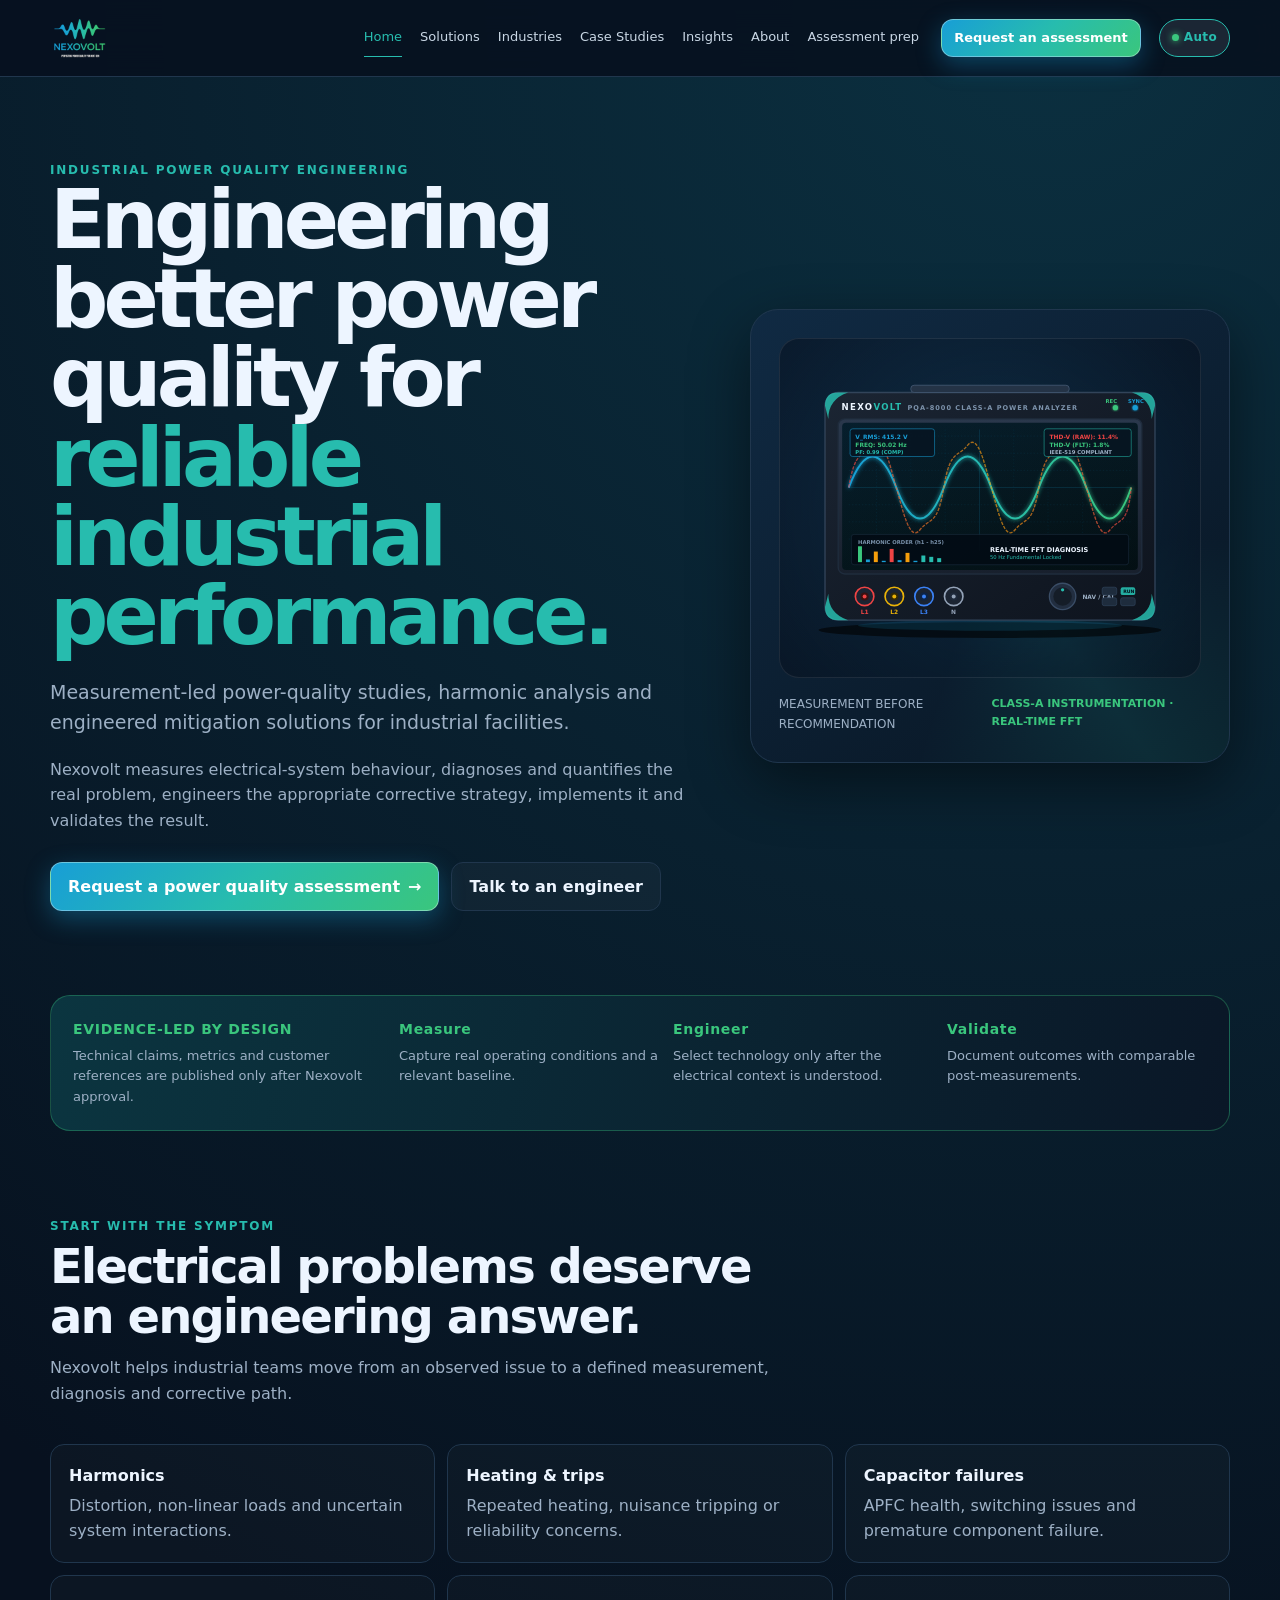
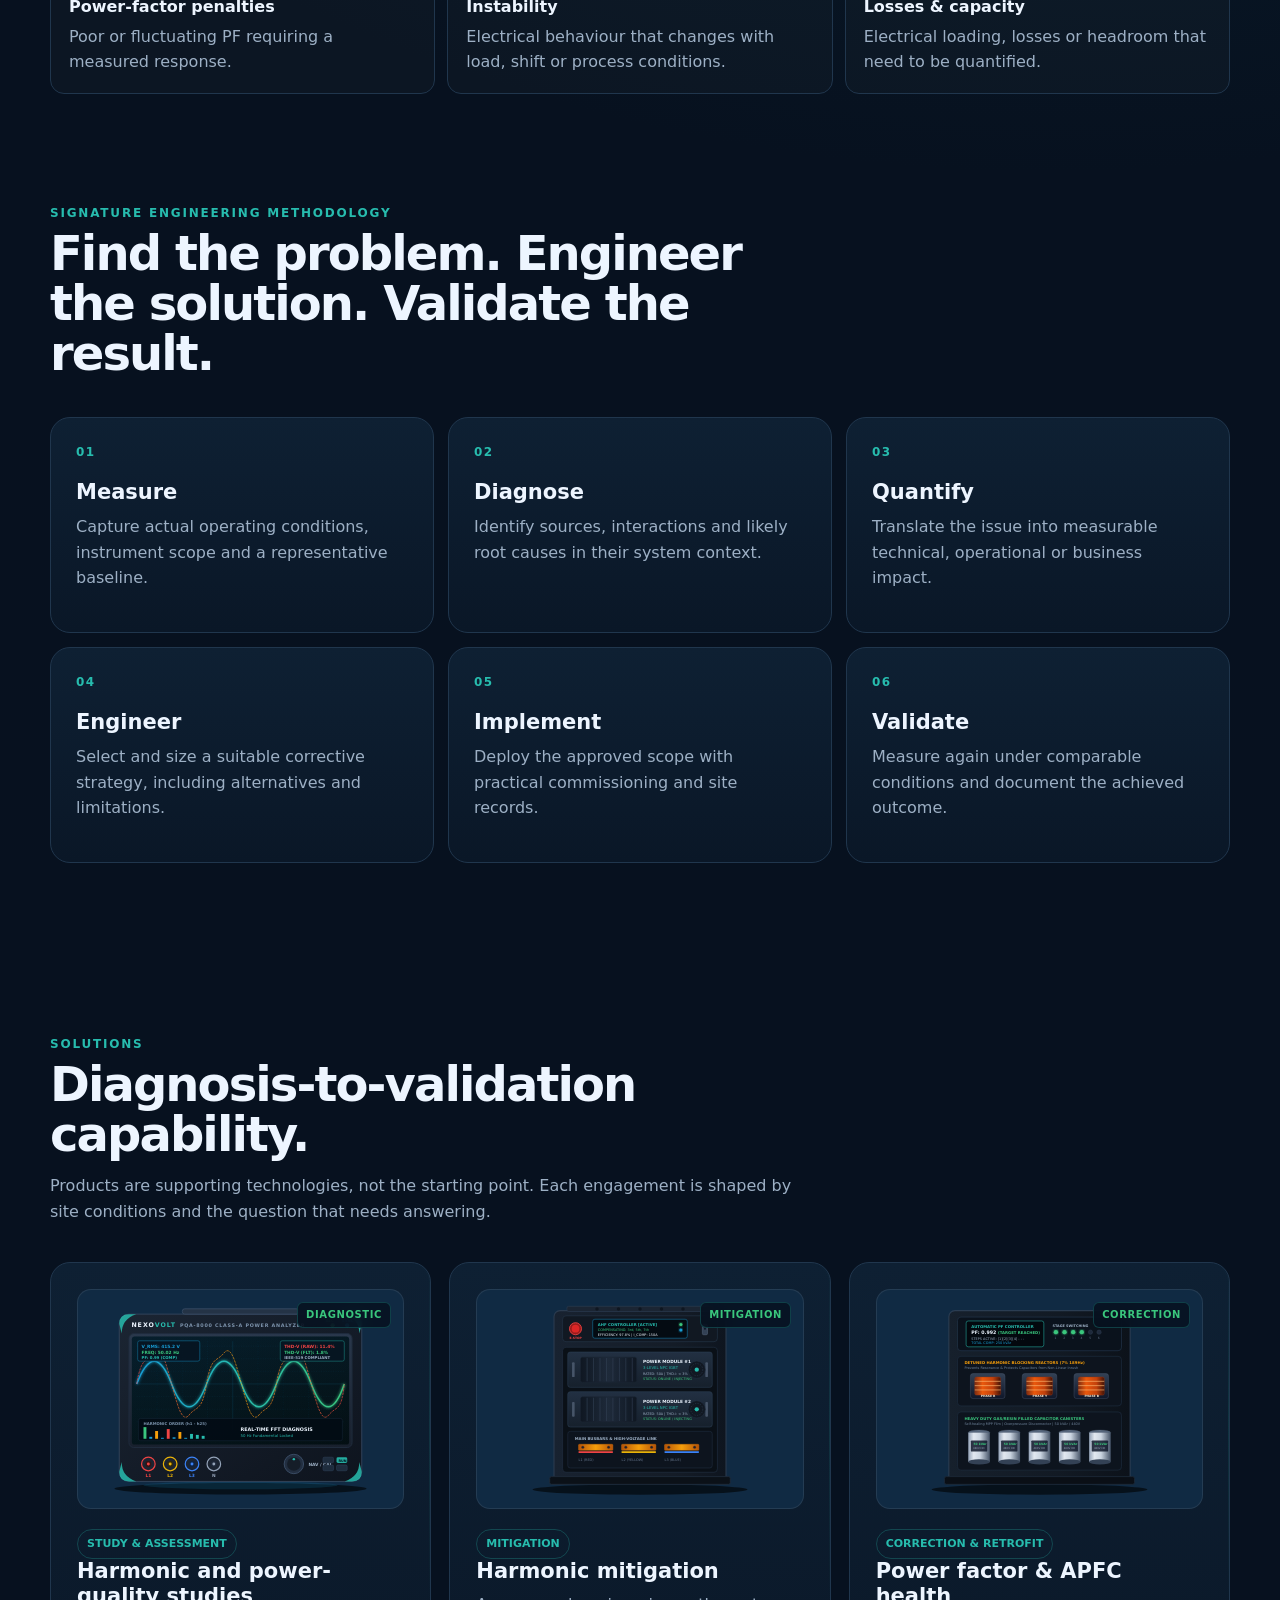
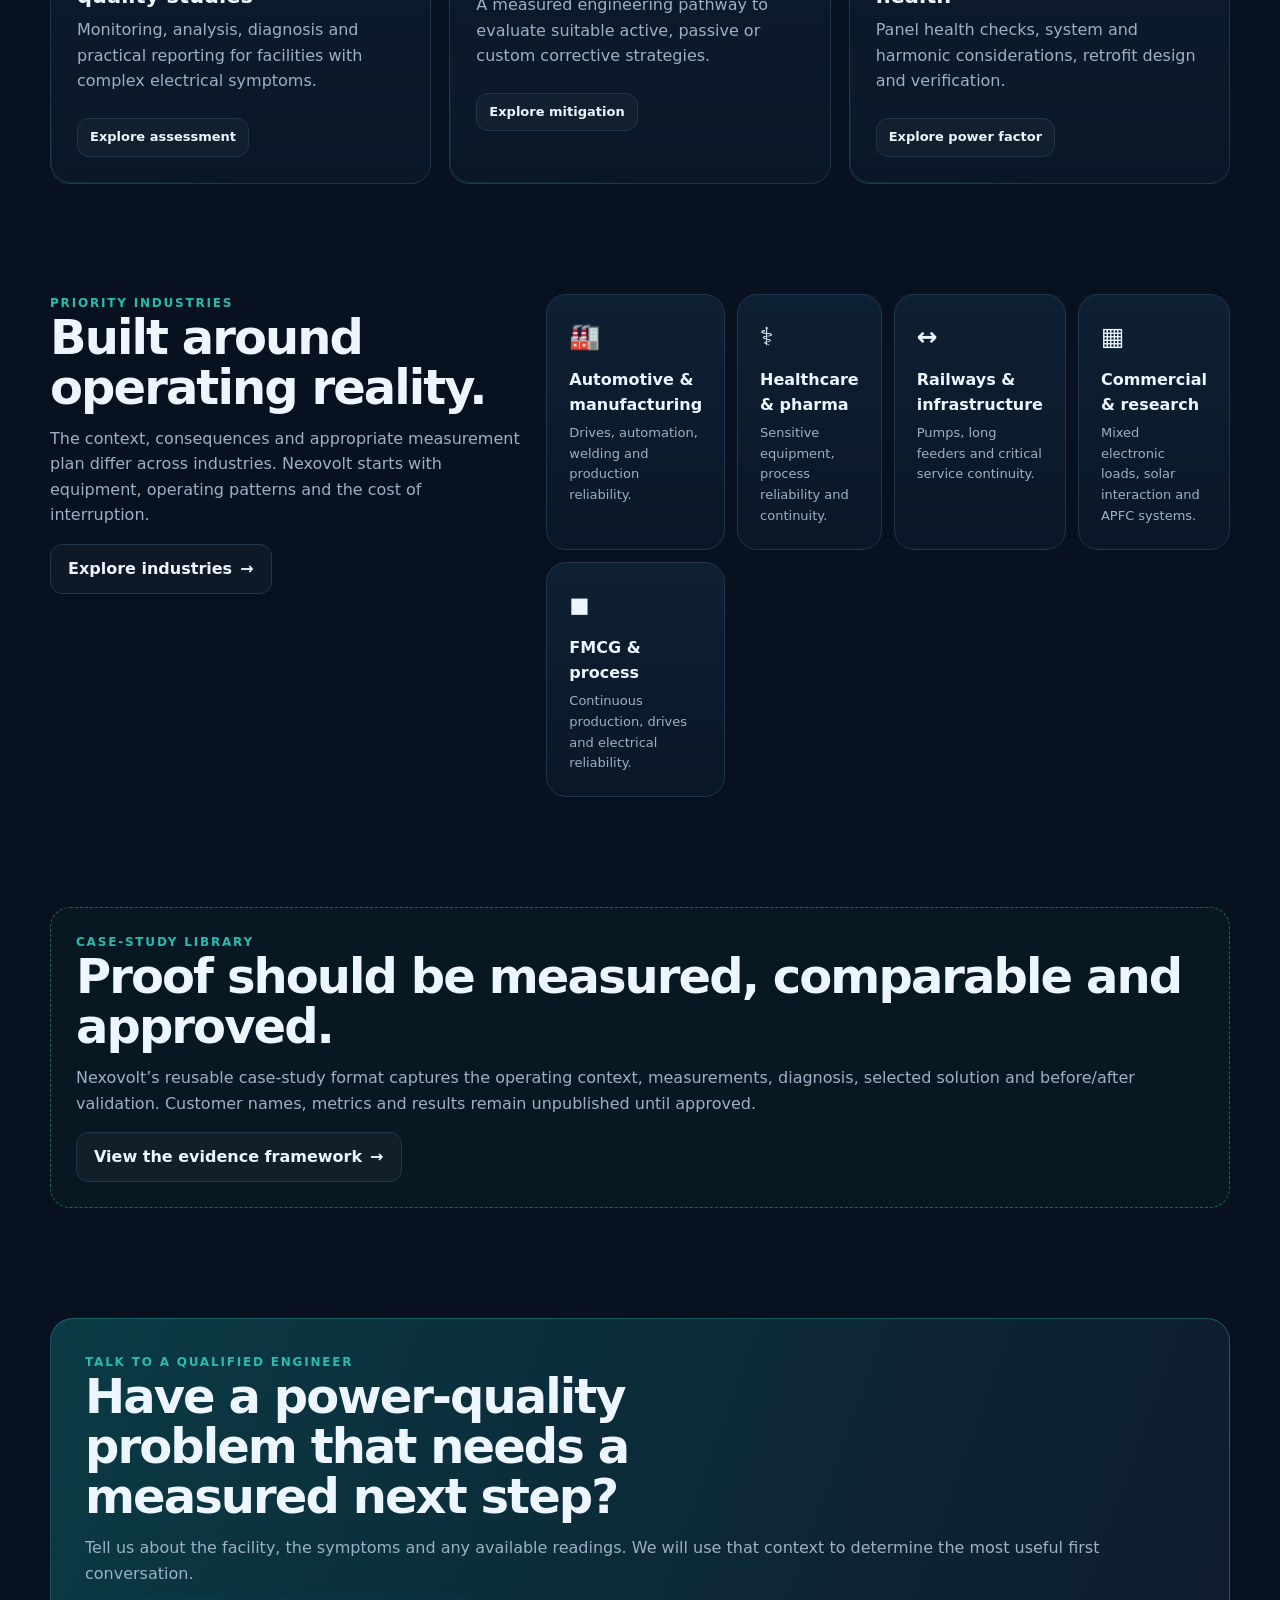
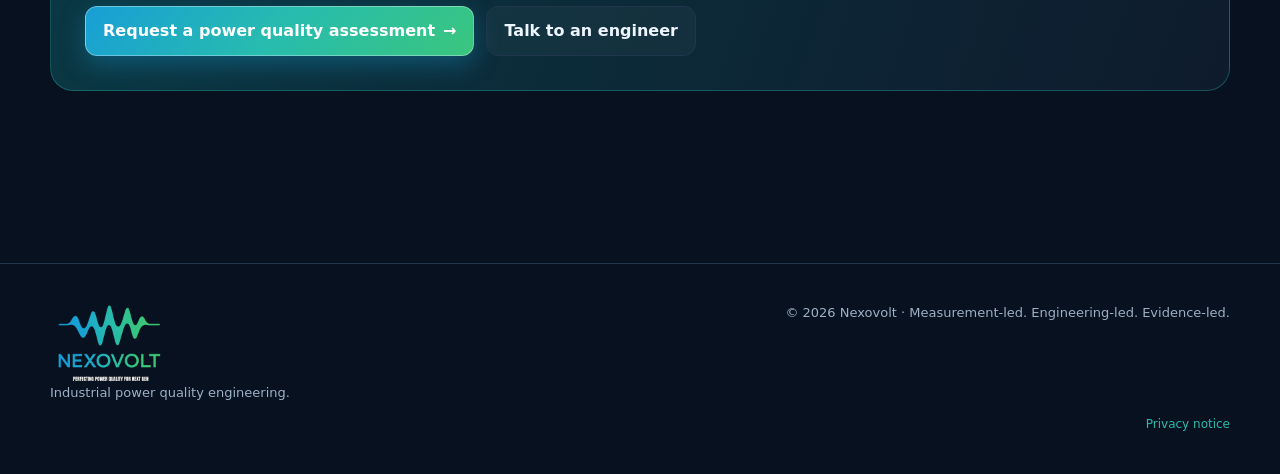
==== commit d43c5e8e: "More changes to the website. Added new images for products and updated the HTML and CSS files accord" ====
--- a/index.html
+++ b/index.html
@@ -53,9 +53,11 @@
           <a class="button secondary" href="contact.html">Talk to an engineer</a>
         </div>
       </div>
-      <div class="hero-card" role="img" aria-label="Illustration representing a monitored electrical waveform">
-        <div class="gridlines"><div class="wave"></div></div>
-        <div class="signal-key"><span>MEASUREMENT BEFORE RECOMMENDATION</span><b>MONITOR · DIAGNOSE · VALIDATE</b></div>
+      <div class="hero-card" role="region" aria-label="Nexovolt Class-A Power Quality Analyzer diagnostic instrumentation">
+        <div class="hero-media-wrapper">
+          <img src="assets/images/power-quality-analyzer.svg" alt="Nexovolt PQA-8000 Class-A Power Quality Analyzer displaying real-time harmonic waveforms and FFT spectrum" width="500" height="340" loading="eager" decoding="async">
+        </div>
+        <div class="signal-key"><span>MEASUREMENT BEFORE RECOMMENDATION</span><b>CLASS-A INSTRUMENTATION · REAL-TIME FFT</b></div>
       </div>
     </section>
 
@@ -106,9 +108,36 @@
         <p class="muted">Products are supporting technologies, not the starting point. Each engagement is shaped by site conditions and the question that needs answering.</p>
       </div>
       <div class="card-grid">
-        <article class="card"><span class="tag">STUDY &amp; ASSESSMENT</span><h3>Harmonic and power-quality studies</h3><p class="muted">Monitoring, analysis, diagnosis and practical reporting for facilities with complex electrical symptoms.</p><a class="button secondary small" href="services.html#assessment">Explore assessment</a></article>
-        <article class="card"><span class="tag">MITIGATION</span><h3>Harmonic mitigation</h3><p class="muted">A measured engineering pathway to evaluate suitable active, passive or custom corrective strategies.</p><a class="button secondary small" href="services.html#mitigation">Explore mitigation</a></article>
-        <article class="card"><span class="tag">CORRECTION &amp; RETROFIT</span><h3>Power factor &amp; APFC health</h3><p class="muted">Panel health checks, system and harmonic considerations, retrofit design and verification.</p><a class="button secondary small" href="services.html#power-factor">Explore power factor</a></article>
+        <article class="card">
+          <div class="hardware-card-media">
+            <span class="hardware-badge">Diagnostic</span>
+            <img src="assets/images/power-quality-analyzer.svg" alt="Harmonic and Power Quality Analyzer monitoring site waveforms" width="400" height="220" loading="lazy" decoding="async">
+          </div>
+          <span class="tag">STUDY &amp; ASSESSMENT</span>
+          <h3>Harmonic and power-quality studies</h3>
+          <p class="muted">Monitoring, analysis, diagnosis and practical reporting for facilities with complex electrical symptoms.</p>
+          <a class="button secondary small" href="services.html#assessment">Explore assessment</a>
+        </article>
+        <article class="card">
+          <div class="hardware-card-media">
+            <span class="hardware-badge">Mitigation</span>
+            <img src="assets/images/active-harmonic-filter.svg" alt="Active Harmonic Filter modular industrial enclosure" width="400" height="220" loading="lazy" decoding="async">
+          </div>
+          <span class="tag">MITIGATION</span>
+          <h3>Harmonic mitigation</h3>
+          <p class="muted">A measured engineering pathway to evaluate suitable active, passive or custom corrective strategies.</p>
+          <a class="button secondary small" href="services.html#mitigation">Explore mitigation</a>
+        </article>
+        <article class="card">
+          <div class="hardware-card-media">
+            <span class="hardware-badge">Correction</span>
+            <img src="assets/images/apfc-capacitor-panel.svg" alt="APFC Capacitor Panel with detuned blocking reactor" width="400" height="220" loading="lazy" decoding="async">
+          </div>
+          <span class="tag">CORRECTION &amp; RETROFIT</span>
+          <h3>Power factor &amp; APFC health</h3>
+          <p class="muted">Panel health checks, system and harmonic considerations, retrofit design and verification.</p>
+          <a class="button secondary small" href="services.html#power-factor">Explore power factor</a>
+        </article>
       </div>
     </section>
 
--- a/nexovolt.css
+++ b/nexovolt.css
@@ -335,6 +335,99 @@
 
 .home-hero { display: grid; grid-template-columns: 1.15fr .85fr; align-items: center; gap: 50px; min-height: 620px; padding: 84px 0; }
 .ctas { display: flex; flex-wrap: wrap; gap: 12px; margin-top: 28px; }
+/* Visual Hardware Cards & Media Modules */
+.hardware-card-media {
+  position: relative;
+  width: 100%;
+  height: 220px;
+  overflow: hidden;
+  border-radius: calc(var(--radius) - 6px);
+  margin-bottom: 20px;
+  background: var(--surface-2);
+  border: 1px solid var(--overlay-2);
+  display: flex;
+  align-items: center;
+  justify-content: center;
+}
+
+.hardware-card-media img,
+.hero-media-wrapper img,
+.split-media-wrapper img {
+  width: 100%;
+  height: 100%;
+  object-fit: contain;
+  padding: 12px;
+  transition: transform 0.35s ease, filter 0.35s ease;
+}
+
+.card:hover .hardware-card-media img,
+.product-card:hover .hardware-card-media img {
+  transform: scale(1.03);
+}
+
+.hero-media-wrapper {
+  position: relative;
+  width: 100%;
+  height: 340px;
+  border-radius: 20px;
+  overflow: hidden;
+  background: radial-gradient(circle at 50% 50%, rgba(24, 158, 214, 0.08) 0%, rgba(7, 17, 31, 0.6) 100%);
+  border: 1px solid var(--overlay-2);
+  display: flex;
+  align-items: center;
+  justify-content: center;
+}
+
+.split-media-wrapper {
+  position: relative;
+  width: 100%;
+  height: 280px;
+  border-radius: var(--radius);
+  overflow: hidden;
+  background: var(--surface-2);
+  border: 1px solid var(--line);
+  margin-top: 18px;
+  display: flex;
+  align-items: center;
+  justify-content: center;
+}
+
+.hardware-badge {
+  position: absolute;
+  top: 12px;
+  right: 12px;
+  background: rgba(7, 17, 31, 0.85);
+  backdrop-filter: blur(8px);
+  border: 1px solid var(--tag-border);
+  color: var(--accent-2);
+  padding: 4px 8px;
+  border-radius: 6px;
+  font-size: 10px;
+  font-weight: 800;
+  letter-spacing: 0.06em;
+  text-transform: uppercase;
+}
+
+/* Subtle glow accents for cards */
+.card-grid .card,
+.product-card {
+  position: relative;
+}
+
+.card-grid .card::before,
+.product-card::before {
+  content: "";
+  position: absolute;
+  inset: 0;
+  border-radius: var(--radius);
+  padding: 1px;
+  background: linear-gradient(135deg, transparent 40%, rgba(39, 188, 174, 0.15), transparent 80%);
+  -webkit-mask: linear-gradient(#fff 0 0) content-box, linear-gradient(#fff 0 0);
+  -webkit-mask-composite: xor;
+  mask-composite: exclude;
+  pointer-events: none;
+}
+
 .hero-card, .contact-card {
   position: relative; overflow: hidden; border: 1px solid var(--line); border-radius: 28px;
   background: linear-gradient(145deg, var(--hero-card-start), var(--hero-card-end)); box-shadow: var(--shadow);
